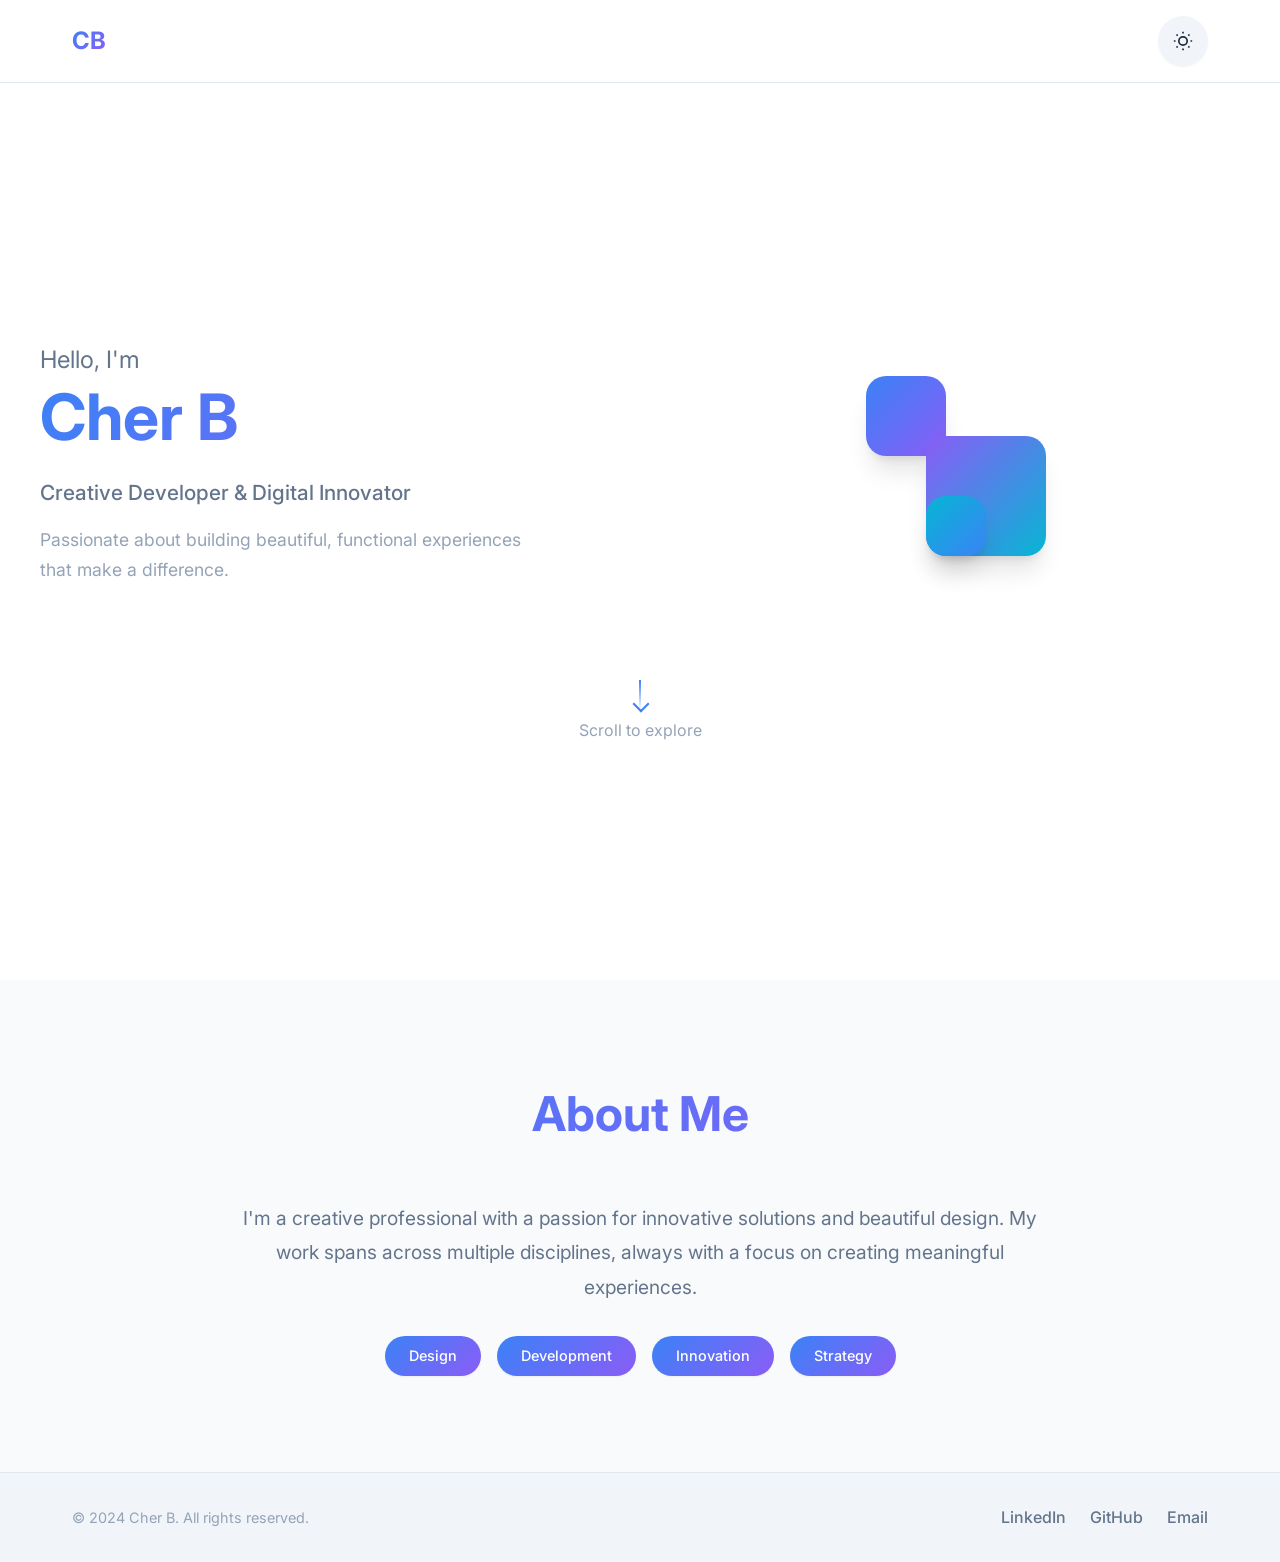
==== index.html @ 16ba3912 "Initial commit: Add modern landing page with dark/light theme toggle" ====
<!DOCTYPE html>
<html lang="en">
<head>
    <meta charset="UTF-8">
    <meta name="viewport" content="width=device-width, initial-scale=1.0">
    <title>Cher B - Portfolio</title>
    <link rel="stylesheet" href="styles.css">
    <link rel="preconnect" href="https://fonts.googleapis.com">
    <link rel="preconnect" href="https://fonts.gstatic.com" crossorigin>
    <link href="https://fonts.googleapis.com/css2?family=Inter:wght@300;400;500;600;700&display=swap" rel="stylesheet">
</head>
<body>
    <header class="header">
        <nav class="nav">
            <div class="nav-brand">
                <span class="logo">CB</span>
            </div>
            <button class="theme-toggle" id="theme-toggle" aria-label="Toggle theme">
                <svg class="theme-icon sun-icon" viewBox="0 0 24 24" fill="none" stroke="currentColor" stroke-width="2">
                    <circle cx="12" cy="12" r="5"/>
                    <path d="M12 1v2M12 21v2M4.22 4.22l1.42 1.42M18.36 18.36l1.42 1.42M1 12h2M21 12h2M4.22 19.78l1.42-1.42M18.36 5.64l1.42-1.42"/>
                </svg>
                <svg class="theme-icon moon-icon" viewBox="0 0 24 24" fill="none" stroke="currentColor" stroke-width="2">
                    <path d="M21 12.79A9 9 0 1 1 11.21 3 7 7 0 0 0 21 12.79z"/>
                </svg>
            </button>
        </nav>
    </header>

    <main class="main">
        <section class="hero">
            <div class="hero-content">
                <div class="hero-text">
                    <h1 class="hero-title">
                        <span class="greeting">Hello, I'm</span>
                        <span class="name">Cher B</span>
                    </h1>
                    <p class="hero-subtitle">
                        Creative Developer & Digital Innovator
                    </p>
                    <p class="hero-description">
                        Passionate about building beautiful, functional experiences that make a difference.
                    </p>
                </div>
                
                <div class="hero-visual">
                    <div class="floating-elements">
                        <div class="floating-card card-1"></div>
                        <div class="floating-card card-2"></div>
                        <div class="floating-card card-3"></div>
                    </div>
                </div>
            </div>
            
            <div class="scroll-indicator">
                <div class="scroll-arrow"></div>
                <span class="scroll-text">Scroll to explore</span>
            </div>
        </section>

        <section class="about">
            <div class="container">
                <h2 class="section-title">About Me</h2>
                <div class="about-content">
                    <div class="about-text">
                        <p>
                            I'm a creative professional with a passion for innovative solutions and beautiful design. 
                            My work spans across multiple disciplines, always with a focus on creating meaningful experiences.
                        </p>
                        <div class="skills">
                            <span class="skill-tag">Design</span>
                            <span class="skill-tag">Development</span>
                            <span class="skill-tag">Innovation</span>
                            <span class="skill-tag">Strategy</span>
                        </div>
                    </div>
                </div>
            </div>
        </section>
    </main>

    <footer class="footer">
        <div class="container">
            <div class="footer-content">
                <p>&copy; 2024 Cher B. All rights reserved.</p>
                <div class="social-links">
                    <a href="#" class="social-link" aria-label="LinkedIn">LinkedIn</a>
                    <a href="#" class="social-link" aria-label="GitHub">GitHub</a>
                    <a href="#" class="social-link" aria-label="Email">Email</a>
                </div>
            </div>
        </div>
    </footer>

    <script src="script.js"></script>
</body>
</html>
---- styles.css ----
/* CSS Custom Properties for Theme Management */
:root {
  /* Light Theme Colors */
  --bg-primary: #ffffff;
  --bg-secondary: #f8fafc;
  --bg-tertiary: #f1f5f9;
  --text-primary: #1e293b;
  --text-secondary: #64748b;
  --text-muted: #94a3b8;
  --accent-primary: #3b82f6;
  --accent-secondary: #8b5cf6;
  --accent-tertiary: #06b6d4;
  --border-color: #e2e8f0;
  --shadow-sm: 0 1px 2px 0 rgb(0 0 0 / 0.05);
  --shadow-md: 0 4px 6px -1px rgb(0 0 0 / 0.1), 0 2px 4px -2px rgb(0 0 0 / 0.1);
  --shadow-lg: 0 10px 15px -3px rgb(0 0 0 / 0.1), 0 4px 6px -4px rgb(0 0 0 / 0.1);
  --shadow-xl: 0 20px 25px -5px rgb(0 0 0 / 0.1), 0 8px 10px -6px rgb(0 0 0 / 0.1);
}

/* Dark Theme Colors */
[data-theme="dark"] {
  --bg-primary: #0f172a;
  --bg-secondary: #1e293b;
  --bg-tertiary: #334155;
  --text-primary: #f8fafc;
  --text-secondary: #cbd5e1;
  --text-muted: #94a3b8;
  --accent-primary: #60a5fa;
  --accent-secondary: #a78bfa;
  --accent-tertiary: #22d3ee;
  --border-color: #334155;
  --shadow-sm: 0 1px 2px 0 rgb(0 0 0 / 0.3);
  --shadow-md: 0 4px 6px -1px rgb(0 0 0 / 0.3), 0 2px 4px -2px rgb(0 0 0 / 0.3);
  --shadow-lg: 0 10px 15px -3px rgb(0 0 0 / 0.3), 0 4px 6px -4px rgb(0 0 0 / 0.3);
  --shadow-xl: 0 20px 25px -5px rgb(0 0 0 / 0.3), 0 8px 10px -6px rgb(0 0 0 / 0.3);
}

/* Reset and Base Styles */
* {
  margin: 0;
  padding: 0;
  box-sizing: border-box;
}

html {
  scroll-behavior: smooth;
}

body {
  font-family: 'Inter', -apple-system, BlinkMacSystemFont, 'Segoe UI', Roboto, sans-serif;
  background-color: var(--bg-primary);
  color: var(--text-primary);
  line-height: 1.6;
  transition: background-color 0.3s ease, color 0.3s ease;
}

.container {
  max-width: 1200px;
  margin: 0 auto;
  padding: 0 2rem;
}

/* Header Styles */
.header {
  position: fixed;
  top: 0;
  left: 0;
  right: 0;
  z-index: 1000;
  background-color: rgba(255, 255, 255, 0.8);
  backdrop-filter: blur(10px);
  border-bottom: 1px solid var(--border-color);
  transition: background-color 0.3s ease;
}

[data-theme="dark"] .header {
  background-color: rgba(15, 23, 42, 0.8);
}

.nav {
  display: flex;
  justify-content: space-between;
  align-items: center;
  padding: 1rem 2rem;
  max-width: 1200px;
  margin: 0 auto;
}

.logo {
  font-size: 1.5rem;
  font-weight: 700;
  background: linear-gradient(135deg, var(--accent-primary), var(--accent-secondary));
  -webkit-background-clip: text;
  -webkit-text-fill-color: transparent;
  background-clip: text;
}

/* Theme Toggle Button */
.theme-toggle {
  position: relative;
  width: 50px;
  height: 50px;
  border: none;
  border-radius: 50%;
  background-color: var(--bg-tertiary);
  color: var(--text-primary);
  cursor: pointer;
  display: flex;
  align-items: center;
  justify-content: center;
  transition: all 0.3s ease;
  box-shadow: var(--shadow-sm);
}

.theme-toggle:hover {
  transform: scale(1.05);
  box-shadow: var(--shadow-md);
}

.theme-toggle:active {
  transform: scale(0.95);
}

.theme-icon {
  width: 20px;
  height: 20px;
  transition: opacity 0.3s ease, transform 0.3s ease;
}

.moon-icon {
  position: absolute;
  opacity: 0;
  transform: rotate(180deg);
}

[data-theme="dark"] .sun-icon {
  opacity: 0;
  transform: rotate(180deg);
}

[data-theme="dark"] .moon-icon {
  opacity: 1;
  transform: rotate(0deg);
}

/* Main Content */
.main {
  margin-top: 80px;
}

/* Hero Section */
.hero {
  min-height: 100vh;
  display: flex;
  flex-direction: column;
  justify-content: center;
  align-items: center;
  padding: 2rem;
  position: relative;
  overflow: hidden;
}

.hero-content {
  display: grid;
  grid-template-columns: 1fr 1fr;
  gap: 4rem;
  align-items: center;
  max-width: 1200px;
  width: 100%;
  margin-bottom: 4rem;
}

.hero-text {
  z-index: 2;
}

.hero-title {
  font-size: clamp(2.5rem, 5vw, 4rem);
  font-weight: 700;
  line-height: 1.1;
  margin-bottom: 1.5rem;
}

.greeting {
  display: block;
  font-size: clamp(1.2rem, 2.5vw, 1.5rem);
  font-weight: 400;
  color: var(--text-secondary);
  margin-bottom: 0.5rem;
}

.name {
  display: block;
  background: linear-gradient(135deg, var(--accent-primary), var(--accent-secondary), var(--accent-tertiary));
  -webkit-background-clip: text;
  -webkit-text-fill-color: transparent;
  background-clip: text;
  background-size: 200% 200%;
  animation: gradientShift 3s ease-in-out infinite;
}

@keyframes gradientShift {
  0%, 100% { background-position: 0% 50%; }
  50% { background-position: 100% 50%; }
}

.hero-subtitle {
  font-size: clamp(1.1rem, 2vw, 1.3rem);
  color: var(--text-secondary);
  margin-bottom: 1rem;
  font-weight: 500;
}

.hero-description {
  font-size: 1.1rem;
  color: var(--text-muted);
  max-width: 500px;
  line-height: 1.7;
}

/* Hero Visual */
.hero-visual {
  display: flex;
  justify-content: center;
  align-items: center;
  position: relative;
}

.floating-elements {
  position: relative;
  width: 300px;
  height: 300px;
}

.floating-card {
  position: absolute;
  border-radius: 20px;
  background: linear-gradient(135deg, var(--accent-primary), var(--accent-secondary));
  box-shadow: var(--shadow-xl);
  animation: float 6s ease-in-out infinite;
}

.card-1 {
  width: 80px;
  height: 80px;
  top: 20%;
  left: 20%;
  animation-delay: 0s;
}

.card-2 {
  width: 120px;
  height: 120px;
  top: 40%;
  right: 20%;
  background: linear-gradient(135deg, var(--accent-secondary), var(--accent-tertiary));
  animation-delay: -2s;
}

.card-3 {
  width: 60px;
  height: 60px;
  bottom: 20%;
  left: 40%;
  background: linear-gradient(135deg, var(--accent-tertiary), var(--accent-primary));
  animation-delay: -4s;
}

@keyframes float {
  0%, 100% { transform: translateY(0px) rotate(0deg); }
  33% { transform: translateY(-20px) rotate(5deg); }
  66% { transform: translateY(-10px) rotate(-3deg); }
}

/* Scroll Indicator */
.scroll-indicator {
  display: flex;
  flex-direction: column;
  align-items: center;
  gap: 0.5rem;
  color: var(--text-muted);
  animation: bounce 2s infinite;
}

.scroll-arrow {
  width: 2px;
  height: 30px;
  background: linear-gradient(to bottom, var(--accent-primary), transparent);
  position: relative;
}

.scroll-arrow::after {
  content: '';
  position: absolute;
  bottom: 0;
  left: -4px;
  width: 10px;
  height: 10px;
  border-right: 2px solid var(--accent-primary);
  border-bottom: 2px solid var(--accent-primary);
  transform: rotate(45deg);
}

@keyframes bounce {
  0%, 20%, 50%, 80%, 100% { transform: translateY(0); }
  40% { transform: translateY(-10px); }
  60% { transform: translateY(-5px); }
}

/* About Section */
.about {
  padding: 6rem 0;
  background-color: var(--bg-secondary);
}

.section-title {
  font-size: clamp(2rem, 4vw, 3rem);
  font-weight: 700;
  text-align: center;
  margin-bottom: 3rem;
  background: linear-gradient(135deg, var(--accent-primary), var(--accent-secondary));
  -webkit-background-clip: text;
  -webkit-text-fill-color: transparent;
  background-clip: text;
}

.about-content {
  max-width: 800px;
  margin: 0 auto;
  text-align: center;
}

.about-text p {
  font-size: 1.2rem;
  color: var(--text-secondary);
  margin-bottom: 2rem;
  line-height: 1.8;
}

.skills {
  display: flex;
  flex-wrap: wrap;
  justify-content: center;
  gap: 1rem;
}

.skill-tag {
  padding: 0.5rem 1.5rem;
  background: linear-gradient(135deg, var(--accent-primary), var(--accent-secondary));
  color: white;
  border-radius: 25px;
  font-weight: 500;
  font-size: 0.9rem;
  box-shadow: var(--shadow-sm);
  transition: transform 0.3s ease, box-shadow 0.3s ease;
}

.skill-tag:hover {
  transform: translateY(-2px);
  box-shadow: var(--shadow-md);
}

/* Footer */
.footer {
  background-color: var(--bg-tertiary);
  padding: 2rem 0;
  border-top: 1px solid var(--border-color);
}

.footer-content {
  display: flex;
  justify-content: space-between;
  align-items: center;
  flex-wrap: wrap;
  gap: 1rem;
}

.footer-content p {
  color: var(--text-muted);
  font-size: 0.9rem;
}

.social-links {
  display: flex;
  gap: 1.5rem;
}

.social-link {
  color: var(--text-secondary);
  text-decoration: none;
  font-weight: 500;
  transition: color 0.3s ease, transform 0.3s ease;
}

.social-link:hover {
  color: var(--accent-primary);
  transform: translateY(-2px);
}

/* Responsive Design */
@media (max-width: 768px) {
  .hero-content {
    grid-template-columns: 1fr;
    gap: 2rem;
    text-align: center;
  }
  
  .hero-visual {
    order: -1;
  }
  
  .floating-elements {
    width: 250px;
    height: 250px;
  }
  
  .nav {
    padding: 1rem;
  }
  
  .container {
    padding: 0 1rem;
  }
  
  .footer-content {
    flex-direction: column;
    text-align: center;
  }
  
  .skills {
    justify-content: center;
  }
}

@media (max-width: 480px) {
  .hero {
    padding: 1rem;
  }
  
  .floating-elements {
    width: 200px;
    height: 200px;
  }
  
  .floating-card {
    border-radius: 15px;
  }
  
  .card-1 {
    width: 60px;
    height: 60px;
  }
  
  .card-2 {
    width: 90px;
    height: 90px;
  }
  
  .card-3 {
    width: 45px;
    height: 45px;
  }
}

/* Smooth transitions for theme changes */
* {
  transition: background-color 0.3s ease, color 0.3s ease, border-color 0.3s ease;
}

/* Focus styles for accessibility */
.theme-toggle:focus,
.social-link:focus {
  outline: 2px solid var(--accent-primary);
  outline-offset: 2px;
}

/* Reduced motion preference */
@media (prefers-reduced-motion: reduce) {
  * {
    animation-duration: 0.01ms !important;
    animation-iteration-count: 1 !important;
    transition-duration: 0.01ms !important;
  }
}
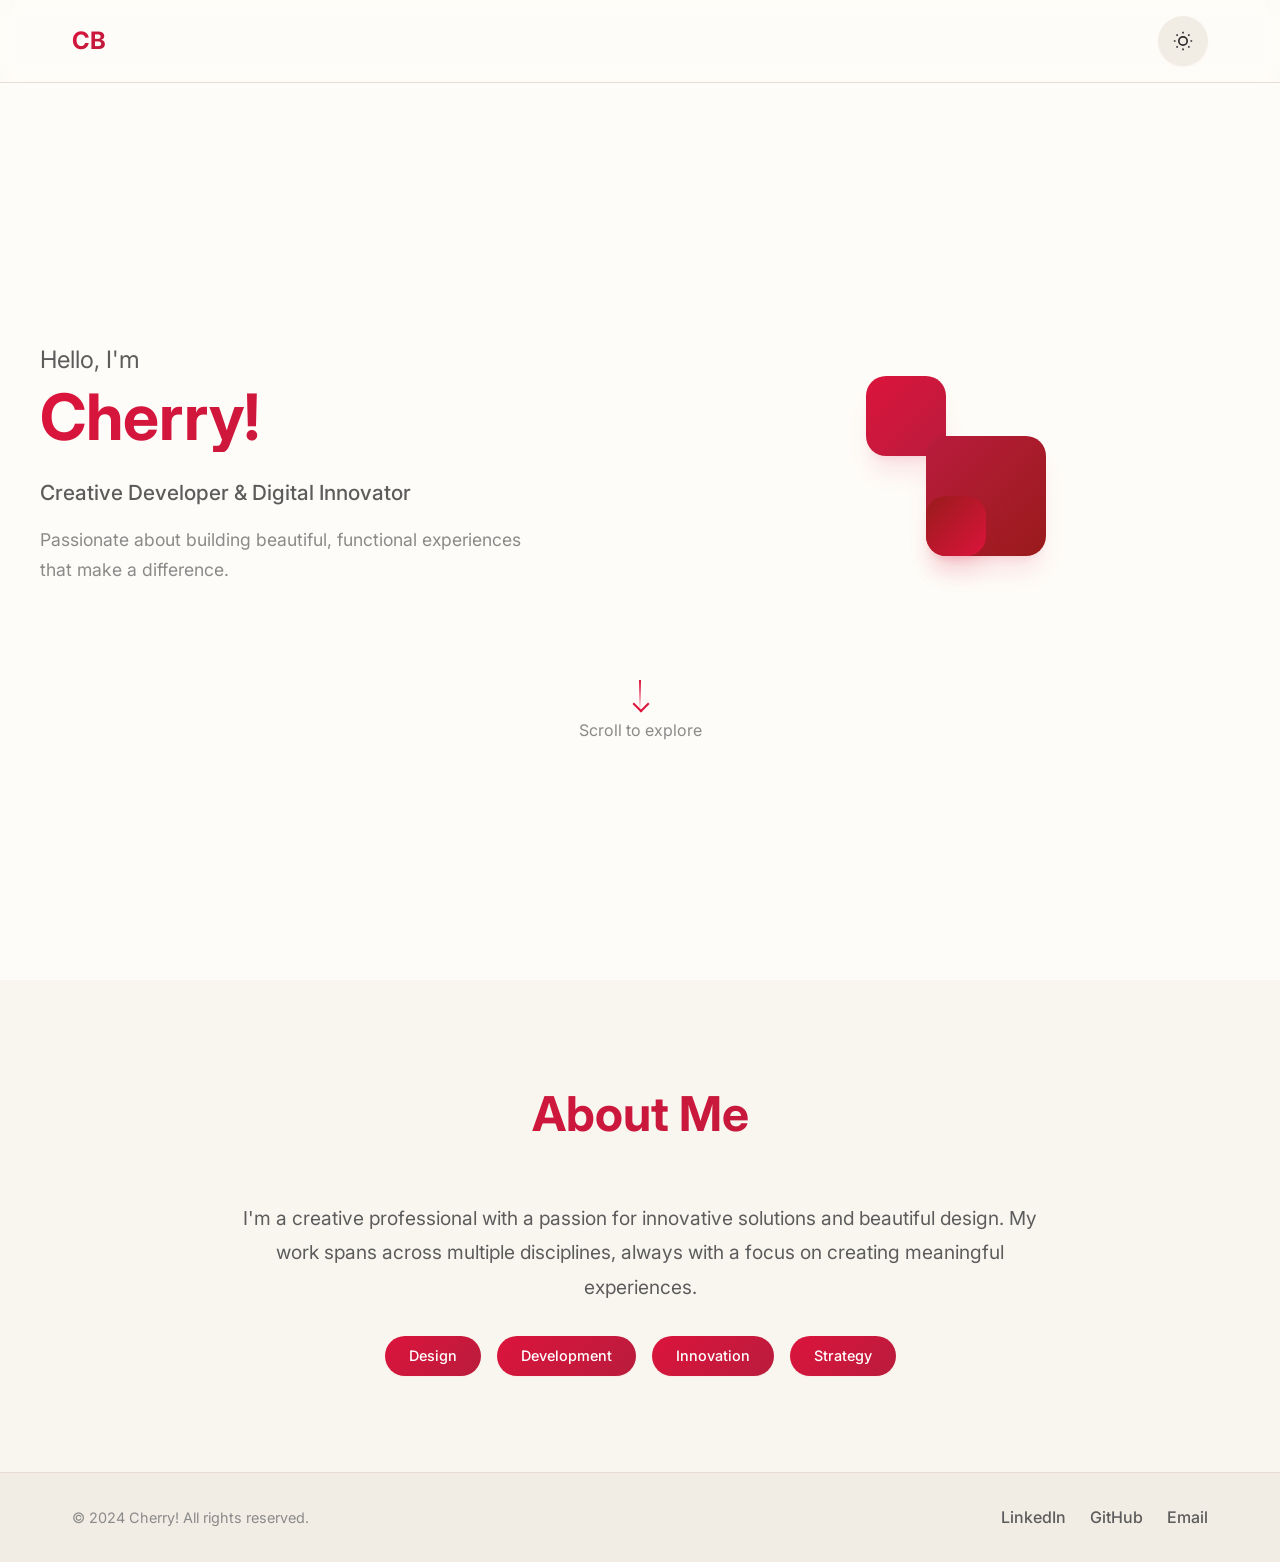
==== commit bb2aecc9: "Update theme colors to crimson/cream and change name to Cherry!" ====
--- a/index.html
+++ b/index.html
@@ -3,7 +3,7 @@
 <head>
     <meta charset="UTF-8">
     <meta name="viewport" content="width=device-width, initial-scale=1.0">
-    <title>Cher B - Portfolio</title>
+    <title>Cherry! - Portfolio</title>
     <link rel="stylesheet" href="styles.css">
     <link rel="preconnect" href="https://fonts.googleapis.com">
     <link rel="preconnect" href="https://fonts.gstatic.com" crossorigin>
@@ -33,7 +33,7 @@
                 <div class="hero-text">
                     <h1 class="hero-title">
                         <span class="greeting">Hello, I'm</span>
-                        <span class="name">Cher B</span>
+                        <span class="name">Cherry!</span>
                     </h1>
                     <p class="hero-subtitle">
                         Creative Developer & Digital Innovator
@@ -82,7 +82,7 @@
     <footer class="footer">
         <div class="container">
             <div class="footer-content">
-                <p>&copy; 2024 Cher B. All rights reserved.</p>
+                <p>&copy; 2024 Cherry! All rights reserved.</p>
                 <div class="social-links">
                     <a href="#" class="social-link" aria-label="LinkedIn">LinkedIn</a>
                     <a href="#" class="social-link" aria-label="GitHub">GitHub</a>
@@ -95,3 +95,4 @@
     <script src="script.js"></script>
 </body>
 </html>
+
--- a/styles.css
+++ b/styles.css
@@ -1,38 +1,38 @@
 /* CSS Custom Properties for Theme Management */
 :root {
-  /* Light Theme Colors */
-  --bg-primary: #ffffff;
-  --bg-secondary: #f8fafc;
-  --bg-tertiary: #f1f5f9;
-  --text-primary: #1e293b;
-  --text-secondary: #64748b;
-  --text-muted: #94a3b8;
-  --accent-primary: #3b82f6;
-  --accent-secondary: #8b5cf6;
-  --accent-tertiary: #06b6d4;
-  --border-color: #e2e8f0;
-  --shadow-sm: 0 1px 2px 0 rgb(0 0 0 / 0.05);
-  --shadow-md: 0 4px 6px -1px rgb(0 0 0 / 0.1), 0 2px 4px -2px rgb(0 0 0 / 0.1);
-  --shadow-lg: 0 10px 15px -3px rgb(0 0 0 / 0.1), 0 4px 6px -4px rgb(0 0 0 / 0.1);
-  --shadow-xl: 0 20px 25px -5px rgb(0 0 0 / 0.1), 0 8px 10px -6px rgb(0 0 0 / 0.1);
-}
-
-/* Dark Theme Colors */
+  /* Light Theme Colors - Soft Cream Base */
+  --bg-primary: #fefcf8;
+  --bg-secondary: #f9f6f0;
+  --bg-tertiary: #f2ede4;
+  --text-primary: #2c2c2c;
+  --text-secondary: #5c5c5c;
+  --text-muted: #8a8a8a;
+  --accent-primary: #dc143c;
+  --accent-secondary: #b91c3c;
+  --accent-tertiary: #991b1b;
+  --border-color: #e8ddd4;
+  --shadow-sm: 0 1px 2px 0 rgb(220 20 60 / 0.05);
+  --shadow-md: 0 4px 6px -1px rgb(220 20 60 / 0.1), 0 2px 4px -2px rgb(220 20 60 / 0.1);
+  --shadow-lg: 0 10px 15px -3px rgb(220 20 60 / 0.1), 0 4px 6px -4px rgb(220 20 60 / 0.1);
+  --shadow-xl: 0 20px 25px -5px rgb(220 20 60 / 0.1), 0 8px 10px -6px rgb(220 20 60 / 0.1);
+}
+
+/* Dark Theme Colors - Deep with Crimson Accents */
 [data-theme="dark"] {
-  --bg-primary: #0f172a;
-  --bg-secondary: #1e293b;
-  --bg-tertiary: #334155;
-  --text-primary: #f8fafc;
-  --text-secondary: #cbd5e1;
-  --text-muted: #94a3b8;
-  --accent-primary: #60a5fa;
-  --accent-secondary: #a78bfa;
-  --accent-tertiary: #22d3ee;
-  --border-color: #334155;
-  --shadow-sm: 0 1px 2px 0 rgb(0 0 0 / 0.3);
-  --shadow-md: 0 4px 6px -1px rgb(0 0 0 / 0.3), 0 2px 4px -2px rgb(0 0 0 / 0.3);
-  --shadow-lg: 0 10px 15px -3px rgb(0 0 0 / 0.3), 0 4px 6px -4px rgb(0 0 0 / 0.3);
-  --shadow-xl: 0 20px 25px -5px rgb(0 0 0 / 0.3), 0 8px 10px -6px rgb(0 0 0 / 0.3);
+  --bg-primary: #1a1a1a;
+  --bg-secondary: #2a2a2a;
+  --bg-tertiary: #3a3a3a;
+  --text-primary: #f8f8f8;
+  --text-secondary: #d4d4d4;
+  --text-muted: #a0a0a0;
+  --accent-primary: #ff6b6b;
+  --accent-secondary: #ff5252;
+  --accent-tertiary: #ff1744;
+  --border-color: #404040;
+  --shadow-sm: 0 1px 2px 0 rgb(255 107 107 / 0.3);
+  --shadow-md: 0 4px 6px -1px rgb(255 107 107 / 0.3), 0 2px 4px -2px rgb(255 107 107 / 0.3);
+  --shadow-lg: 0 10px 15px -3px rgb(255 107 107 / 0.3), 0 4px 6px -4px rgb(255 107 107 / 0.3);
+  --shadow-xl: 0 20px 25px -5px rgb(255 107 107 / 0.3), 0 8px 10px -6px rgb(255 107 107 / 0.3);
 }
 
 /* Reset and Base Styles */
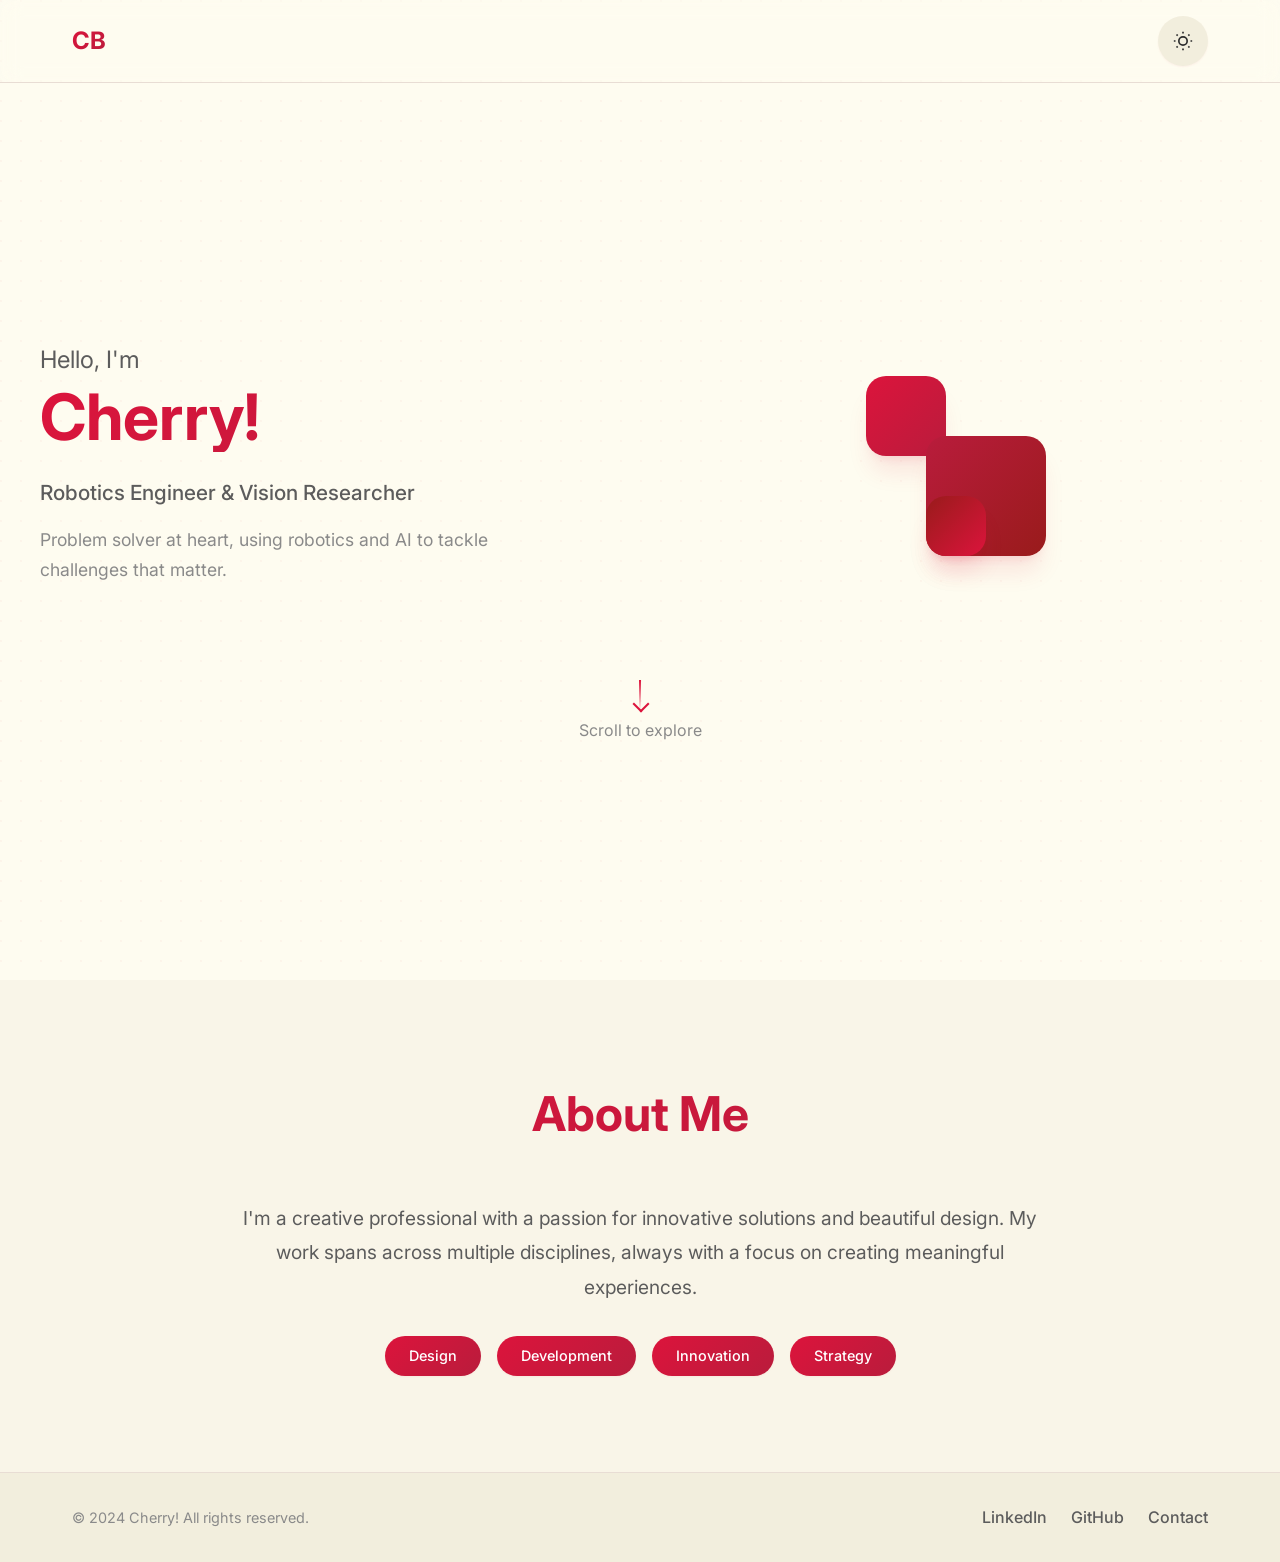
==== commit 5b0bc2da: "Add paper texture background, LinkedIn link, and interactive contact tooltip with email copy functio" ====
--- a/index.html
+++ b/index.html
@@ -36,10 +36,10 @@
                         <span class="name">Cherry!</span>
                     </h1>
                     <p class="hero-subtitle">
-                        Creative Developer & Digital Innovator
+                        Robotics Engineer & Vision Researcher
                     </p>
                     <p class="hero-description">
-                        Passionate about building beautiful, functional experiences that make a difference.
+                        Problem solver at heart, using robotics and AI to tackle challenges that matter.
                     </p>
                 </div>
                 
@@ -84,9 +84,15 @@
             <div class="footer-content">
                 <p>&copy; 2024 Cherry! All rights reserved.</p>
                 <div class="social-links">
-                    <a href="#" class="social-link" aria-label="LinkedIn">LinkedIn</a>
+                    <a href="https://www.linkedin.com/in/cherrybhatt/" class="social-link" aria-label="LinkedIn" target="_blank" rel="noopener noreferrer">LinkedIn</a>
                     <a href="#" class="social-link" aria-label="GitHub">GitHub</a>
-                    <a href="#" class="social-link" aria-label="Email">Email</a>
+                    <div class="contact-container">
+                        <a href="#" class="social-link contact-link" aria-label="Contact" id="contact-link">Contact</a>
+                        <div class="contact-tooltip" id="contact-tooltip">
+                            <span class="contact-email">cherry.bhatt@example.com</span>
+                            <span class="contact-copy">Click to copy</span>
+                        </div>
+                    </div>
                 </div>
             </div>
         </div>
--- a/styles.css
+++ b/styles.css
@@ -1,9 +1,9 @@
 /* CSS Custom Properties for Theme Management */
 :root {
-  /* Light Theme Colors - Soft Cream Base */
-  --bg-primary: #fefcf8;
-  --bg-secondary: #f9f6f0;
-  --bg-tertiary: #f2ede4;
+  /* Light Theme Colors - Soft Yellowish Cream Paper Base */
+  --bg-primary: #fefcf0;
+  --bg-secondary: #f9f5e8;
+  --bg-tertiary: #f2eedd;
   --text-primary: #2c2c2c;
   --text-secondary: #5c5c5c;
   --text-muted: #8a8a8a;
@@ -49,6 +49,9 @@
 body {
   font-family: 'Inter', -apple-system, BlinkMacSystemFont, 'Segoe UI', Roboto, sans-serif;
   background-color: var(--bg-primary);
+  background-image: 
+    radial-gradient(circle at 1px 1px, rgba(220, 20, 60, 0.03) 1px, transparent 0);
+  background-size: 20px 20px;
   color: var(--text-primary);
   line-height: 1.6;
   transition: background-color 0.3s ease, color 0.3s ease;
@@ -397,6 +400,61 @@
   transform: translateY(-2px);
 }
 
+/* Contact Tooltip Styles */
+.contact-container {
+  position: relative;
+  display: inline-block;
+}
+
+.contact-tooltip {
+  position: absolute;
+  bottom: 100%;
+  left: 50%;
+  transform: translateX(-50%);
+  background-color: var(--bg-primary);
+  border: 1px solid var(--border-color);
+  border-radius: 8px;
+  padding: 12px 16px;
+  box-shadow: var(--shadow-lg);
+  opacity: 0;
+  visibility: hidden;
+  transition: all 0.3s ease;
+  z-index: 1000;
+  min-width: 200px;
+  text-align: center;
+  backdrop-filter: blur(10px);
+}
+
+.contact-tooltip::after {
+  content: '';
+  position: absolute;
+  top: 100%;
+  left: 50%;
+  transform: translateX(-50%);
+  border: 6px solid transparent;
+  border-top-color: var(--bg-primary);
+}
+
+.contact-tooltip.show {
+  opacity: 1;
+  visibility: visible;
+  transform: translateX(-50%) translateY(-8px);
+}
+
+.contact-email {
+  display: block;
+  font-weight: 500;
+  color: var(--text-primary);
+  margin-bottom: 4px;
+}
+
+.contact-copy {
+  display: block;
+  font-size: 0.8rem;
+  color: var(--text-muted);
+  font-style: italic;
+}
+
 /* Responsive Design */
 @media (max-width: 768px) {
   .hero-content {
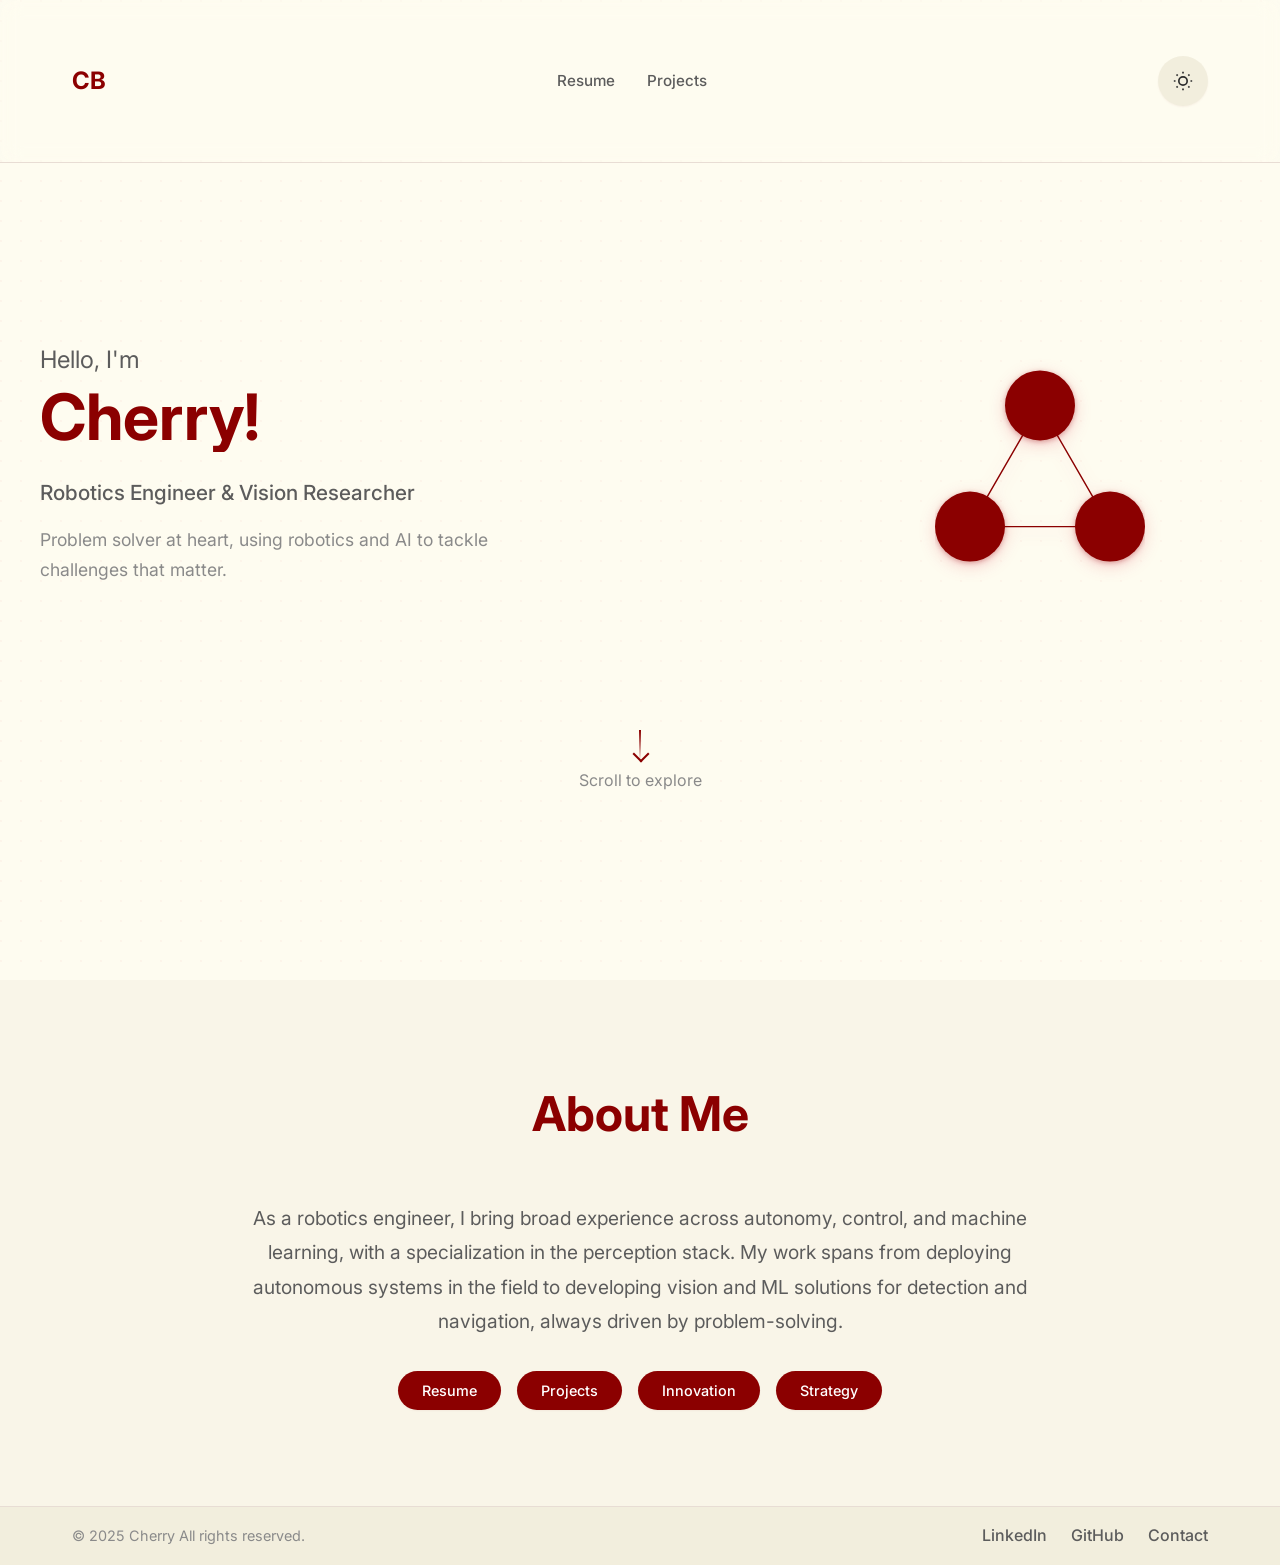
==== commit 14c986d5: "Update layout and styling: smaller triangle with text focus, clean PDF resume viewer, larger homepag" ====
--- a/index.html
+++ b/index.html
@@ -10,10 +10,14 @@
     <link href="https://fonts.googleapis.com/css2?family=Inter:wght@300;400;500;600;700&display=swap" rel="stylesheet">
 </head>
 <body>
-    <header class="header">
+    <header class="header homepage-header">
         <nav class="nav">
             <div class="nav-brand">
                 <span class="logo">CB</span>
+            </div>
+            <div class="nav-links">
+                <a href="resume.html" class="nav-link">Resume</a>
+                <a href="projects.html" class="nav-link">Projects</a>
             </div>
             <button class="theme-toggle" id="theme-toggle" aria-label="Toggle theme">
                 <svg class="theme-icon sun-icon" viewBox="0 0 24 24" fill="none" stroke="currentColor" stroke-width="2">
@@ -44,10 +48,17 @@
                 </div>
                 
                 <div class="hero-visual">
-                    <div class="floating-elements">
-                        <div class="floating-card card-1"></div>
-                        <div class="floating-card card-2"></div>
-                        <div class="floating-card card-3"></div>
+                    <div class="triangle-container">
+                        <svg class="triangle-shape" viewBox="0 0 300 300">
+                            <!-- Equilateral triangle with 3 equal 200px sides -->
+                            <!-- Height = 200 * sqrt(3)/2 = 173.2px -->
+                            <!-- Top vertex: (150, 63.4), Bottom vertices: (50, 236.6) and (250, 236.6) -->
+                            <polygon points="150,63.4 50,236.6 250,236.6" fill="none" stroke="var(--accent-primary)" stroke-width="2"/>
+                            <!-- Vertex circles perfectly centered -->
+                            <circle cx="150" cy="63.4" r="50" fill="var(--accent-primary)"/>
+                            <circle cx="50" cy="236.6" r="50" fill="var(--accent-primary)"/>
+                            <circle cx="250" cy="236.6" r="50" fill="var(--accent-primary)"/>
+                        </svg>
                     </div>
                 </div>
             </div>
@@ -64,12 +75,11 @@
                 <div class="about-content">
                     <div class="about-text">
                         <p>
-                            I'm a creative professional with a passion for innovative solutions and beautiful design. 
-                            My work spans across multiple disciplines, always with a focus on creating meaningful experiences.
+                            As a robotics engineer, I bring broad experience across autonomy, control, and machine learning, with a specialization in the perception stack. My work spans from deploying autonomous systems in the field to developing vision and ML solutions for detection and navigation, always driven by problem-solving.
                         </p>
                         <div class="skills">
-                            <span class="skill-tag">Design</span>
-                            <span class="skill-tag">Development</span>
+                            <a href="resume.html" class="skill-tag link">Resume</a>
+                            <a href="projects.html" class="skill-tag link">Projects</a>
                             <span class="skill-tag">Innovation</span>
                             <span class="skill-tag">Strategy</span>
                         </div>
@@ -82,14 +92,14 @@
     <footer class="footer">
         <div class="container">
             <div class="footer-content">
-                <p>&copy; 2024 Cherry! All rights reserved.</p>
+                <p>&copy; 2025 Cherry All rights reserved.</p>
                 <div class="social-links">
                     <a href="https://www.linkedin.com/in/cherrybhatt/" class="social-link" aria-label="LinkedIn" target="_blank" rel="noopener noreferrer">LinkedIn</a>
                     <a href="#" class="social-link" aria-label="GitHub">GitHub</a>
                     <div class="contact-container">
                         <a href="#" class="social-link contact-link" aria-label="Contact" id="contact-link">Contact</a>
                         <div class="contact-tooltip" id="contact-tooltip">
-                            <span class="contact-email">cherry.bhatt@example.com</span>
+                            <span class="contact-email">cbhatt@alumni.cmu.edu</span>
                             <span class="contact-copy">Click to copy</span>
                         </div>
                     </div>
--- a/styles.css
+++ b/styles.css
@@ -7,14 +7,14 @@
   --text-primary: #2c2c2c;
   --text-secondary: #5c5c5c;
   --text-muted: #8a8a8a;
-  --accent-primary: #dc143c;
-  --accent-secondary: #b91c3c;
-  --accent-tertiary: #991b1b;
+  --accent-primary: #8b0000;
+  --accent-secondary: #8b0000;
+  --accent-tertiary: #8b0000;
   --border-color: #e8ddd4;
-  --shadow-sm: 0 1px 2px 0 rgb(220 20 60 / 0.05);
-  --shadow-md: 0 4px 6px -1px rgb(220 20 60 / 0.1), 0 2px 4px -2px rgb(220 20 60 / 0.1);
-  --shadow-lg: 0 10px 15px -3px rgb(220 20 60 / 0.1), 0 4px 6px -4px rgb(220 20 60 / 0.1);
-  --shadow-xl: 0 20px 25px -5px rgb(220 20 60 / 0.1), 0 8px 10px -6px rgb(220 20 60 / 0.1);
+  --shadow-sm: 0 1px 2px 0 rgb(139 0 0 / 0.05);
+  --shadow-md: 0 4px 6px -1px rgb(139 0 0 / 0.1), 0 2px 4px -2px rgb(139 0 0 / 0.1);
+  --shadow-lg: 0 10px 15px -3px rgb(139 0 0 / 0.1), 0 4px 6px -4px rgb(139 0 0 / 0.1);
+  --shadow-xl: 0 20px 25px -5px rgb(139 0 0 / 0.1), 0 8px 10px -6px rgb(139 0 0 / 0.1);
 }
 
 /* Dark Theme Colors - Deep with Crimson Accents */
@@ -25,14 +25,14 @@
   --text-primary: #f8f8f8;
   --text-secondary: #d4d4d4;
   --text-muted: #a0a0a0;
-  --accent-primary: #ff6b6b;
-  --accent-secondary: #ff5252;
-  --accent-tertiary: #ff1744;
+  --accent-primary: #8b0000;
+  --accent-secondary: #8b0000;
+  --accent-tertiary: #8b0000;
   --border-color: #404040;
-  --shadow-sm: 0 1px 2px 0 rgb(255 107 107 / 0.3);
-  --shadow-md: 0 4px 6px -1px rgb(255 107 107 / 0.3), 0 2px 4px -2px rgb(255 107 107 / 0.3);
-  --shadow-lg: 0 10px 15px -3px rgb(255 107 107 / 0.3), 0 4px 6px -4px rgb(255 107 107 / 0.3);
-  --shadow-xl: 0 20px 25px -5px rgb(255 107 107 / 0.3), 0 8px 10px -6px rgb(255 107 107 / 0.3);
+  --shadow-sm: 0 1px 2px 0 rgb(139 0 0 / 0.3);
+  --shadow-md: 0 4px 6px -1px rgb(139 0 0 / 0.3), 0 2px 4px -2px rgb(139 0 0 / 0.3);
+  --shadow-lg: 0 10px 15px -3px rgb(139 0 0 / 0.3), 0 4px 6px -4px rgb(139 0 0 / 0.3);
+  --shadow-xl: 0 20px 25px -5px rgb(139 0 0 / 0.3), 0 8px 10px -6px rgb(139 0 0 / 0.3);
 }
 
 /* Reset and Base Styles */
@@ -80,6 +80,14 @@
   background-color: rgba(15, 23, 42, 0.8);
 }
 
+.homepage-header {
+  padding: 2rem 0;
+}
+
+.homepage-header .nav {
+  padding: 1.5rem 2rem;
+}
+
 .nav {
   display: flex;
   justify-content: space-between;
@@ -96,6 +104,53 @@
   -webkit-background-clip: text;
   -webkit-text-fill-color: transparent;
   background-clip: text;
+}
+
+.nav-links {
+  display: flex;
+  gap: 2rem;
+  align-items: center;
+}
+
+.nav-link {
+  color: var(--text-secondary);
+  text-decoration: none;
+  font-weight: 500;
+  font-size: 0.95rem;
+  transition: color 0.3s ease, transform 0.3s ease;
+  position: relative;
+}
+
+.nav-link:hover {
+  color: var(--accent-primary);
+  transform: translateY(-2px);
+}
+
+.nav-link::after {
+  content: '';
+  position: absolute;
+  bottom: -4px;
+  left: 0;
+  width: 0;
+  height: 2px;
+  background: var(--accent-primary);
+  transition: width 0.3s ease;
+}
+
+.nav-link:hover::after {
+  width: 100%;
+}
+
+.nav-link.active {
+  color: var(--accent-primary);
+}
+
+.nav-link.active::after {
+  width: 100%;
+}
+
+.logo-link {
+  text-decoration: none;
 }
 
 /* Theme Toggle Button */
@@ -165,8 +220,8 @@
 
 .hero-content {
   display: grid;
-  grid-template-columns: 1fr 1fr;
-  gap: 4rem;
+  grid-template-columns: 2fr 1fr;
+  gap: 3rem;
   align-items: center;
   max-width: 1200px;
   width: 100%;
@@ -229,43 +284,90 @@
   position: relative;
 }
 
+.triangle-container {
+  display: flex;
+  justify-content: center;
+  align-items: center;
+  width: 400px;
+  height: 400px;
+  padding: 50px;
+}
+
+.triangle-shape {
+  width: 70%;
+  height: 70%;
+  animation: rotate 20s linear infinite;
+  filter: drop-shadow(0 4px 8px rgba(220, 20, 60, 0.2));
+}
+
+.triangle-shape circle {
+  transition: all 0.3s ease;
+  filter: drop-shadow(0 2px 4px rgba(139, 0, 0, 0.3));
+  transform-origin: center;
+}
+
+.triangle-shape circle:hover {
+  fill: var(--accent-secondary);
+  transform: scale(1.2);
+  transform-origin: center;
+}
+
+@keyframes rotate {
+  from { transform: rotate(0deg); }
+  to { transform: rotate(360deg); }
+}
+
 .floating-elements {
   position: relative;
-  width: 300px;
-  height: 300px;
-}
-
-.floating-card {
+  width: 400px;
+  height: 400px;
+  display: flex;
+  align-items: center;
+  justify-content: center;
+}
+
+.floating-cherry {
   position: absolute;
-  border-radius: 20px;
-  background: linear-gradient(135deg, var(--accent-primary), var(--accent-secondary));
-  box-shadow: var(--shadow-xl);
   animation: float 6s ease-in-out infinite;
-}
-
-.card-1 {
+  filter: drop-shadow(0 8px 16px rgba(220, 20, 60, 0.2));
+}
+
+.cherry-image {
+  width: 100%;
+  height: 100%;
+  object-fit: cover;
+  border-radius: 50%;
+  transition: transform 0.3s ease;
+}
+
+.floating-cherry:hover .cherry-image {
+  transform: scale(1.1) rotate(5deg);
+}
+
+.cherry-1 {
   width: 80px;
   height: 80px;
-  top: 20%;
-  left: 20%;
+  top: 50%;
+  left: 50%;
+  transform: translate(-50%, -175%);
   animation-delay: 0s;
 }
 
-.card-2 {
-  width: 120px;
-  height: 120px;
-  top: 40%;
-  right: 20%;
-  background: linear-gradient(135deg, var(--accent-secondary), var(--accent-tertiary));
+.cherry-2 {
+  width: 80px;
+  height: 80px;
+  top: 50%;
+  left: 50%;
+  transform: translate(-175%, 87.5%);
   animation-delay: -2s;
 }
 
-.card-3 {
-  width: 60px;
-  height: 60px;
-  bottom: 20%;
-  left: 40%;
-  background: linear-gradient(135deg, var(--accent-tertiary), var(--accent-primary));
+.cherry-3 {
+  width: 80px;
+  height: 80px;
+  top: 50%;
+  left: 50%;
+  transform: translate(75%, 87.5%);
   animation-delay: -4s;
 }
 
@@ -363,10 +465,21 @@
   box-shadow: var(--shadow-md);
 }
 
+.skill-tag.link {
+  text-decoration: none;
+  cursor: pointer;
+}
+
+.skill-tag.link:hover {
+  transform: translateY(-2px);
+  box-shadow: var(--shadow-md);
+}
+
+
 /* Footer */
 .footer {
   background-color: var(--bg-tertiary);
-  padding: 2rem 0;
+  padding: 1rem 0;
   border-top: 1px solid var(--border-color);
 }
 
@@ -455,6 +568,244 @@
   font-style: italic;
 }
 
+/* Page Styles */
+.page-header {
+  padding: 4rem 0 2rem;
+  text-align: center;
+  background-color: var(--bg-secondary);
+}
+
+.page-title {
+  font-size: clamp(2.5rem, 5vw, 4rem);
+  font-weight: 700;
+  margin-bottom: 1rem;
+  background: linear-gradient(135deg, var(--accent-primary), var(--accent-secondary));
+  -webkit-background-clip: text;
+  -webkit-text-fill-color: transparent;
+  background-clip: text;
+}
+
+.page-subtitle {
+  font-size: 1.2rem;
+  color: var(--text-secondary);
+  max-width: 600px;
+  margin: 0 auto;
+}
+
+/* Resume Page Styles */
+.resume-section {
+  padding: 2rem 0;
+}
+
+.resume-upload {
+  max-width: 600px;
+  margin: 0 auto;
+}
+
+.upload-area {
+  border: 2px dashed var(--border-color);
+  border-radius: 12px;
+  padding: 3rem 2rem;
+  text-align: center;
+  transition: all 0.3s ease;
+  background-color: var(--bg-secondary);
+}
+
+.upload-area:hover {
+  border-color: var(--accent-primary);
+  background-color: var(--bg-tertiary);
+}
+
+.upload-icon {
+  width: 60px;
+  height: 60px;
+  margin: 0 auto 1.5rem;
+  color: var(--accent-primary);
+}
+
+.upload-icon svg {
+  width: 100%;
+  height: 100%;
+}
+
+.upload-area h3 {
+  font-size: 1.5rem;
+  margin-bottom: 0.5rem;
+  color: var(--text-primary);
+}
+
+.upload-area p {
+  color: var(--text-secondary);
+  margin-bottom: 2rem;
+}
+
+.upload-btn {
+  background: linear-gradient(135deg, var(--accent-primary), var(--accent-secondary));
+  color: white;
+  border: none;
+  padding: 0.75rem 2rem;
+  border-radius: 25px;
+  font-weight: 500;
+  cursor: pointer;
+  transition: transform 0.3s ease, box-shadow 0.3s ease;
+}
+
+.upload-btn:hover {
+  transform: translateY(-2px);
+  box-shadow: var(--shadow-lg);
+}
+
+.resume-viewer {
+  max-width: 800px;
+  margin: 0 auto;
+  background-color: var(--bg-secondary);
+  border-radius: 12px;
+  overflow: hidden;
+  box-shadow: var(--shadow-lg);
+}
+
+.viewer-header {
+  display: flex;
+  justify-content: space-between;
+  align-items: center;
+  padding: 1.5rem 2rem;
+  background-color: var(--bg-tertiary);
+  border-bottom: 1px solid var(--border-color);
+}
+
+.viewer-header h3 {
+  color: var(--text-primary);
+  margin: 0;
+}
+
+.download-btn {
+  display: flex;
+  align-items: center;
+  gap: 0.5rem;
+  background: var(--accent-primary);
+  color: white;
+  border: none;
+  padding: 0.5rem 1rem;
+  border-radius: 6px;
+  cursor: pointer;
+  transition: background-color 0.3s ease;
+}
+
+.download-btn:hover {
+  background: var(--accent-secondary);
+}
+
+.download-btn svg {
+  width: 16px;
+  height: 16px;
+}
+
+.pdf-viewer {
+  padding: 0;
+  text-align: center;
+}
+
+.resume-pdf {
+  border: none;
+  border-radius: 8px;
+  box-shadow: var(--shadow-lg);
+  background: var(--bg-secondary);
+  width: 100%;
+  max-width: 800px;
+  margin: 0 auto;
+  display: block;
+}
+
+/* Projects Page Styles */
+.projects-section {
+  padding: 4rem 0;
+}
+
+.coming-soon {
+  max-width: 600px;
+  margin: 0 auto;
+  text-align: center;
+  padding: 3rem 2rem;
+}
+
+.coming-soon-icon {
+  width: 80px;
+  height: 80px;
+  margin: 0 auto 2rem;
+  color: var(--accent-primary);
+  animation: pulse 2s infinite;
+}
+
+.coming-soon-icon svg {
+  width: 100%;
+  height: 100%;
+}
+
+@keyframes pulse {
+  0%, 100% { opacity: 1; }
+  50% { opacity: 0.6; }
+}
+
+.coming-soon h2 {
+  font-size: 2rem;
+  margin-bottom: 1rem;
+  color: var(--text-primary);
+}
+
+.coming-soon p {
+  color: var(--text-secondary);
+  margin-bottom: 2rem;
+  font-size: 1.1rem;
+}
+
+.project-list {
+  list-style: none;
+  padding: 0;
+  margin: 2rem 0;
+  text-align: left;
+  max-width: 400px;
+  margin-left: auto;
+  margin-right: auto;
+}
+
+.project-list li {
+  padding: 0.75rem 0;
+  color: var(--text-secondary);
+  border-bottom: 1px solid var(--border-color);
+  position: relative;
+  padding-left: 1.5rem;
+}
+
+.project-list li::before {
+  content: '→';
+  position: absolute;
+  left: 0;
+  color: var(--accent-primary);
+  font-weight: bold;
+}
+
+.project-list li:last-child {
+  border-bottom: none;
+}
+
+.contact-cta {
+  margin-top: 2rem;
+  padding: 1.5rem;
+  background-color: var(--bg-secondary);
+  border-radius: 8px;
+  border: 1px solid var(--border-color);
+}
+
+.contact-cta a {
+  color: var(--accent-primary);
+  text-decoration: none;
+  font-weight: 500;
+}
+
+.contact-cta a:hover {
+  text-decoration: underline;
+}
+
 /* Responsive Design */
 @media (max-width: 768px) {
   .hero-content {
@@ -467,56 +818,72 @@
     order: -1;
   }
   
+  .triangle-container {
+    width: 350px;
+    height: 350px;
+    padding: 40px;
+  }
+  
+  .floating-elements {
+    width: 300px;
+    height: 300px;
+  }
+  
+  .nav {
+    padding: 1rem;
+  }
+  
+  .nav-links {
+    gap: 1.5rem;
+  }
+  
+  .nav-link {
+    font-size: 0.9rem;
+  }
+  
+  .container {
+    padding: 0 1rem;
+  }
+  
+  .footer-content {
+    flex-direction: column;
+    text-align: center;
+  }
+  
+  .skills {
+    justify-content: center;
+  }
+}
+
+@media (max-width: 480px) {
+  .hero {
+    padding: 1rem;
+  }
+  
+  .triangle-container {
+    width: 300px;
+    height: 300px;
+    padding: 30px;
+  }
+  
   .floating-elements {
     width: 250px;
     height: 250px;
   }
   
-  .nav {
-    padding: 1rem;
-  }
-  
-  .container {
-    padding: 0 1rem;
-  }
-  
-  .footer-content {
-    flex-direction: column;
-    text-align: center;
-  }
-  
-  .skills {
-    justify-content: center;
-  }
-}
-
-@media (max-width: 480px) {
-  .hero {
-    padding: 1rem;
-  }
-  
-  .floating-elements {
-    width: 200px;
-    height: 200px;
-  }
-  
-  .floating-card {
-    border-radius: 15px;
-  }
-  
-  .card-1 {
+  .cherry-1 {
     width: 60px;
     height: 60px;
   }
   
-  .card-2 {
-    width: 90px;
-    height: 90px;
-  }
-  
-  .card-3 {
-    width: 45px;
-    height: 45px;
+  .cherry-2 {
+    width: 60px;
+    height: 60px;
+  }
+  
+  .cherry-3 {
+    width: 60px;
+    height: 60px;
   }
 }
 
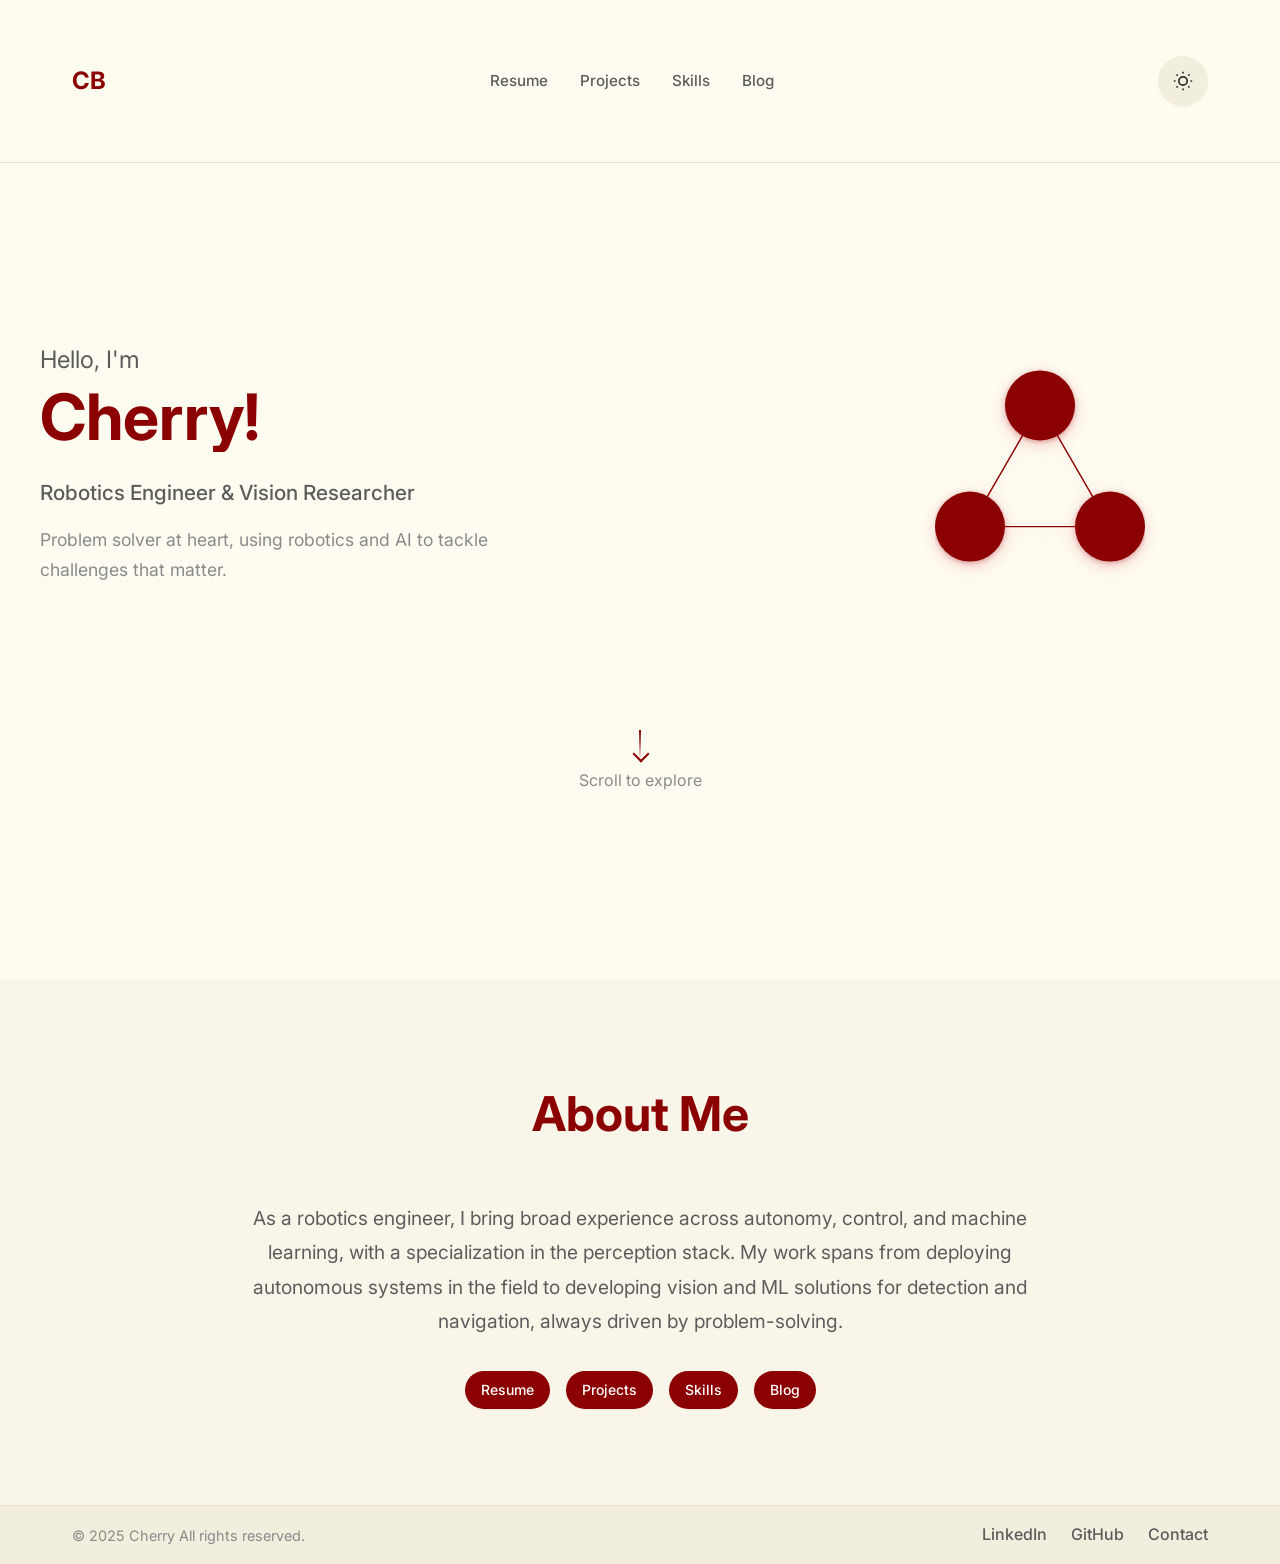
==== commit b56ec74f: "Add Blog and Skills pages, fix navigation alignment, uniform contact sections, and update theme colo" ====
--- a/index.html
+++ b/index.html
@@ -18,6 +18,8 @@
             <div class="nav-links">
                 <a href="resume.html" class="nav-link">Resume</a>
                 <a href="projects.html" class="nav-link">Projects</a>
+                <a href="skills.html" class="nav-link">Skills</a>
+                <a href="blog.html" class="nav-link">Blog</a>
             </div>
             <button class="theme-toggle" id="theme-toggle" aria-label="Toggle theme">
                 <svg class="theme-icon sun-icon" viewBox="0 0 24 24" fill="none" stroke="currentColor" stroke-width="2">
@@ -80,8 +82,8 @@
                         <div class="skills">
                             <a href="resume.html" class="skill-tag link">Resume</a>
                             <a href="projects.html" class="skill-tag link">Projects</a>
-                            <span class="skill-tag">Innovation</span>
-                            <span class="skill-tag">Strategy</span>
+                            <a href="skills.html" class="skill-tag link">Skills</a>
+                            <a href="blog.html" class="skill-tag link">Blog</a>
                         </div>
                     </div>
                 </div>
--- a/styles.css
+++ b/styles.css
@@ -25,14 +25,14 @@
   --text-primary: #f8f8f8;
   --text-secondary: #d4d4d4;
   --text-muted: #a0a0a0;
-  --accent-primary: #8b0000;
-  --accent-secondary: #8b0000;
-  --accent-tertiary: #8b0000;
+  --accent-primary: #20B2AA;
+  --accent-secondary: #20B2AA;
+  --accent-tertiary: #20B2AA;
   --border-color: #404040;
-  --shadow-sm: 0 1px 2px 0 rgb(139 0 0 / 0.3);
-  --shadow-md: 0 4px 6px -1px rgb(139 0 0 / 0.3), 0 2px 4px -2px rgb(139 0 0 / 0.3);
-  --shadow-lg: 0 10px 15px -3px rgb(139 0 0 / 0.3), 0 4px 6px -4px rgb(139 0 0 / 0.3);
-  --shadow-xl: 0 20px 25px -5px rgb(139 0 0 / 0.3), 0 8px 10px -6px rgb(139 0 0 / 0.3);
+  --shadow-sm: 0 1px 2px 0 rgb(32 178 170 / 0.3);
+  --shadow-md: 0 4px 6px -1px rgb(32 178 170 / 0.3), 0 2px 4px -2px rgb(32 178 170 / 0.3);
+  --shadow-lg: 0 10px 15px -3px rgb(32 178 170 / 0.3), 0 4px 6px -4px rgb(32 178 170 / 0.3);
+  --shadow-xl: 0 20px 25px -5px rgb(32 178 170 / 0.3), 0 8px 10px -6px rgb(32 178 170 / 0.3);
 }
 
 /* Reset and Base Styles */
@@ -70,15 +70,12 @@
   left: 0;
   right: 0;
   z-index: 1000;
-  background-color: rgba(255, 255, 255, 0.8);
+  background-color: var(--bg-primary);
   backdrop-filter: blur(10px);
   border-bottom: 1px solid var(--border-color);
   transition: background-color 0.3s ease;
 }
 
-[data-theme="dark"] .header {
-  background-color: rgba(15, 23, 42, 0.8);
-}
 
 .homepage-header {
   padding: 2rem 0;
@@ -568,6 +565,13 @@
   font-style: italic;
 }
 
+.contact-text {
+  color: var(--accent-primary);
+  font-weight: 500;
+  cursor: pointer;
+  transition: color 0.3s ease;
+}
+
 /* Page Styles */
 .page-header {
   padding: 4rem 0 2rem;
@@ -721,6 +725,67 @@
   padding: 4rem 0;
 }
 
+/* Blog Page Styles */
+.blog-section {
+  padding: 4rem 0;
+}
+
+/* Skills Page Styles */
+.skills-section {
+  padding: 4rem 0;
+}
+
+.skills-grid {
+  display: grid;
+  grid-template-columns: repeat(auto-fit, minmax(300px, 1fr));
+  gap: 2rem;
+  margin-bottom: 3rem;
+}
+
+.skill-category {
+  background: var(--bg-secondary);
+  padding: 2rem;
+  border-radius: 12px;
+  border: 1px solid var(--border-color);
+  transition: all 0.3s ease;
+}
+
+.skill-category:hover {
+  transform: translateY(-2px);
+  box-shadow: var(--shadow-lg);
+}
+
+.skill-category h3 {
+  font-size: 1.25rem;
+  font-weight: 600;
+  color: var(--accent-primary);
+  margin-bottom: 1rem;
+  display: flex;
+  align-items: center;
+  gap: 0.5rem;
+}
+
+.skill-tags {
+  display: flex;
+  flex-wrap: wrap;
+  gap: 0.75rem;
+}
+
+.skill-tag {
+  background: var(--accent-primary);
+  color: white;
+  padding: 0.5rem 1rem;
+  border-radius: 20px;
+  font-size: 0.875rem;
+  font-weight: 500;
+  transition: all 0.3s ease;
+}
+
+.skill-tag:hover {
+  background: var(--accent-secondary);
+  transform: scale(1.05);
+}
+
 .coming-soon {
   max-width: 600px;
   margin: 0 auto;
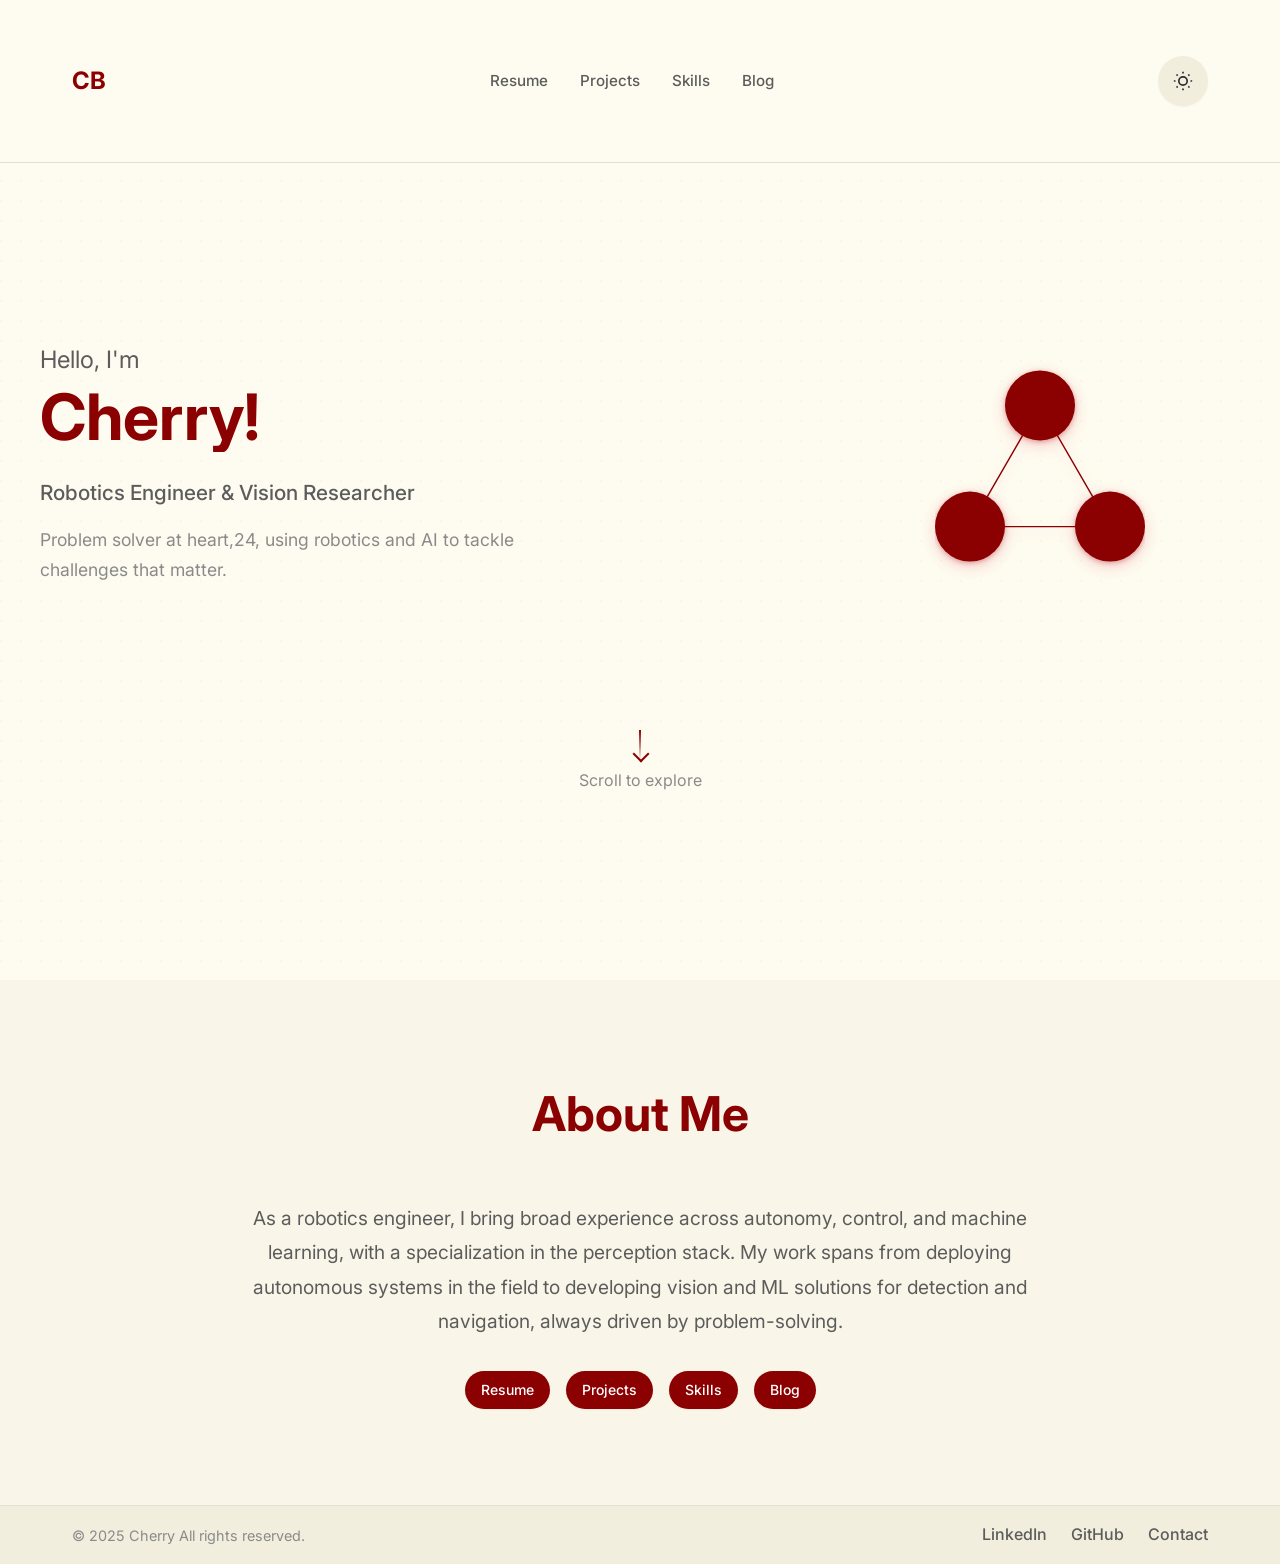
==== commit 9a55a491: "Added age in description" ====
--- a/index.html
+++ b/index.html
@@ -45,7 +45,7 @@
                         Robotics Engineer & Vision Researcher
                     </p>
                     <p class="hero-description">
-                        Problem solver at heart, using robotics and AI to tackle challenges that matter.
+                        Problem solver at heart,24, using robotics and AI to tackle challenges that matter.
                     </p>
                 </div>
                 
